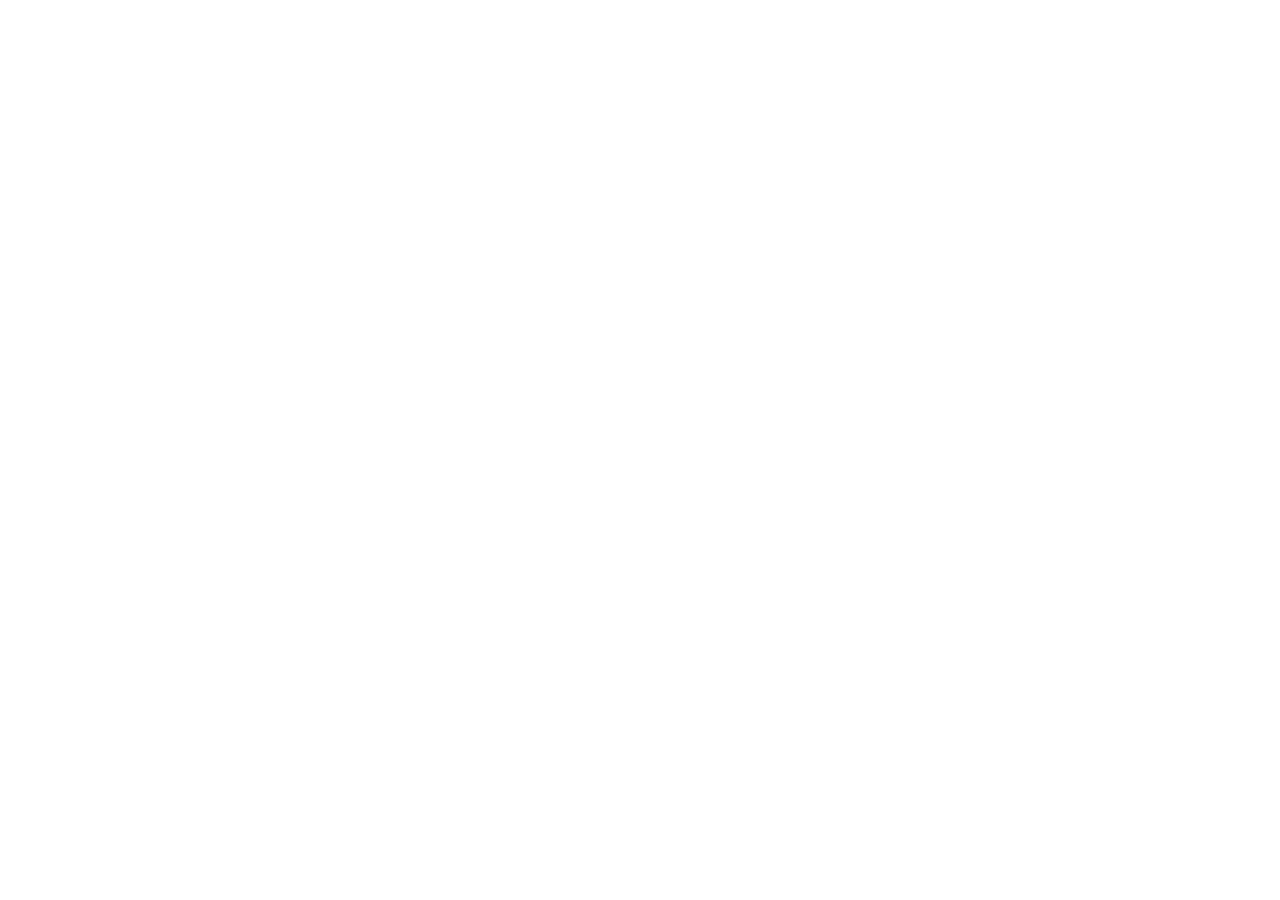
==== index.html @ 9b741df5 "creando estructura para sass y bs" ====
<!DOCTYPE html>
<html lang="en">
<head>
    <meta charset="UTF-8">
    <meta http-equiv="X-UA-Compatible" content="IE=edge">
    <meta name="viewport" content="width=device-width, initial-scale=1.0">
    <title>Home</title>
    <meta name="description" content="breve texto descriptivo sobre el sitio de la pagina">
    <meta name="keywords" content="palabras claves separadas por comas">
    <!-- link css -->
    <link rel="stylesheet" href="css/style.css">
</head>
<body>
    
</body>
</html>
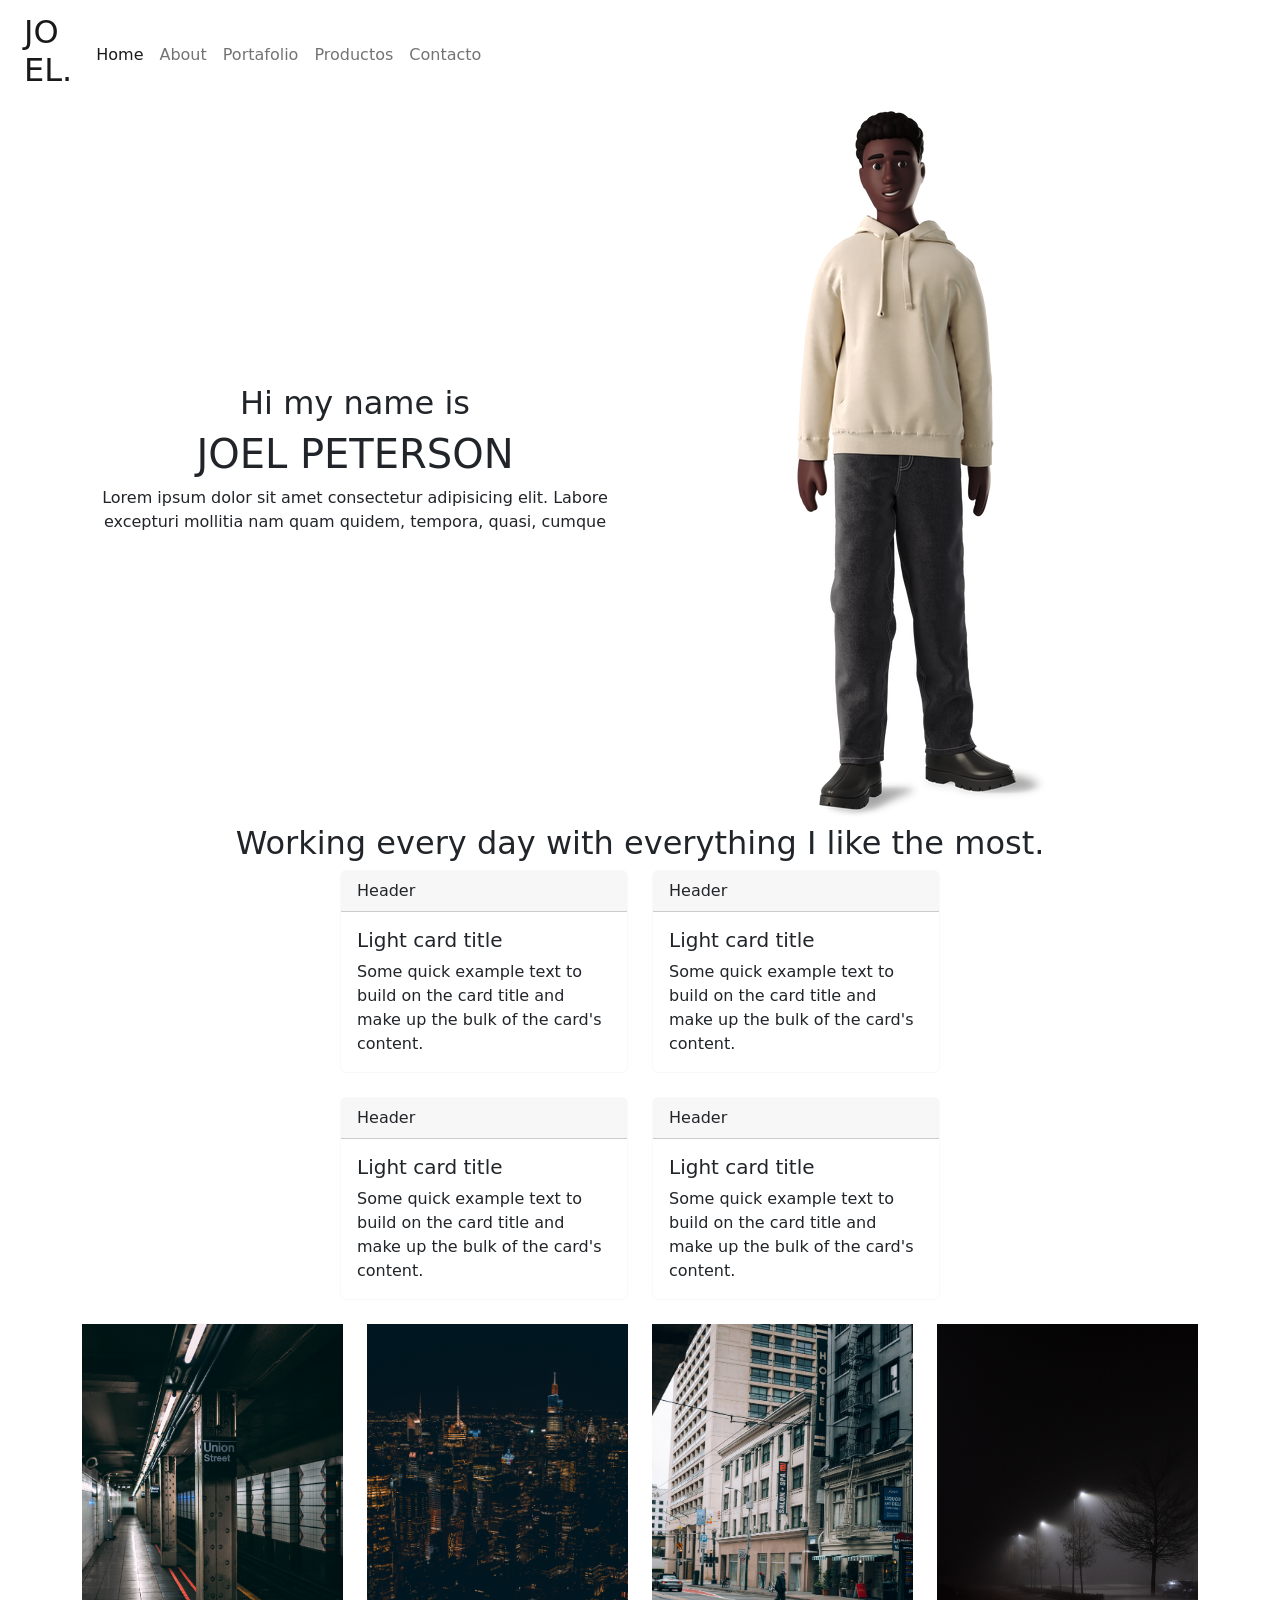
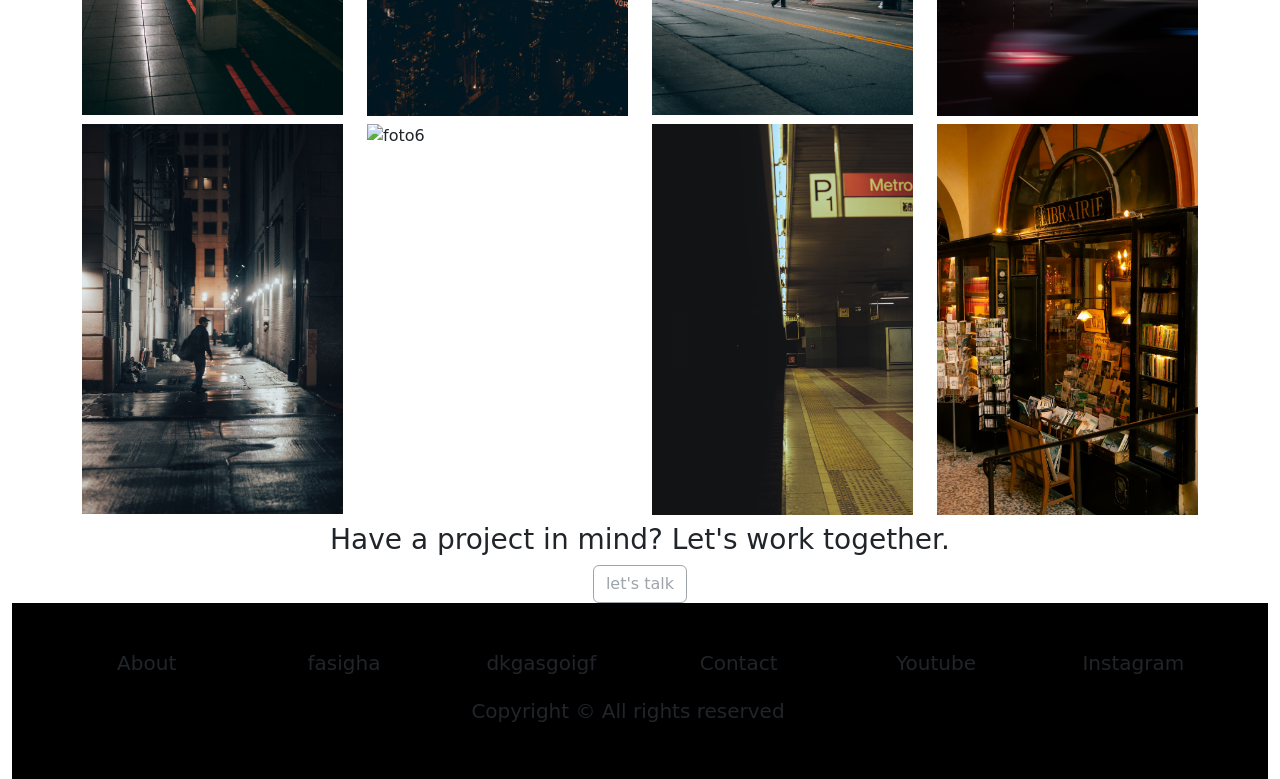
==== commit 946e682c: "Termine la pagina home" ====
--- a/index.html
+++ b/index.html
@@ -11,6 +11,157 @@
     <link rel="stylesheet" href="css/style.css">
 </head>
 <body>
-    
+    <div class="container-fluid">
+        <header class="row">
+            <div class="col-lg-12 col-12">
+                <!-- logo+nav -->
+                <nav class="navbar navbar-expand-lg bg-body-tertiary">
+                    <div class="container-fluid">
+                      <a class="navbar-brand divLogo" href="#"><h2>JO <br>EL. </h2></a>
+                      <button class="navbar-toggler" type="button" data-bs-toggle="collapse" data-bs-target="#navbarNavAltMarkup" aria-controls="navbarNavAltMarkup" aria-expanded="false" aria-label="Toggle navigation">
+                        <span class="navbar-toggler-icon"></span>
+                      </button>
+                      <div class="collapse navbar-collapse" id="navbarNavAltMarkup">
+                        <div class="navbar-nav">
+                          <a class="nav-link active" aria-current="page" href="#">Home</a>
+                          <a class="nav-link" href="pages/nosotros.html">About</a>
+                          <a class="nav-link" href="pages/portafolio.html">Portafolio</a>
+                          <a class="nav-link" href="pages/productos.html">Productos</a>
+                          <a class="nav-link" href="pages/contacto.html">Contacto</a>
+                        </div>
+                      </div>
+                    </div>
+                  </nav>
+            </div>
+        </header>
+        <main>
+            <div class="container">
+                <div class="row">
+                    <div class="col-12 col-xl-6 d-flex flex-column text-center justify-content-center">
+                        <h2 class="">Hi my name is</h2>  
+                        <h1>JOEL PETERSON</h1>
+                        <p class="">Lorem ipsum dolor sit amet consectetur adipisicing elit. Labore excepturi 
+                            mollitia nam quam quidem, tempora, quasi, cumque </p>
+                    </div>
+                    <div class="col-12 col-xl-6 d-flex justify-content-center">
+                        <img src="FotosProyecto/business-3d-black-man-in-hoodie-standing.png" alt="foto principal">
+                    </div>
+                </div>
+                <div class="row">
+                    <div class="col-12 col-xl-12 text-center">
+                        <h2>Working every day with everything I like the most.</h2>
+                    </div>
+                </div>
+                <div class="row">
+                    <div class="col-6 col-xl-6 d-flex justify-content-end pb-2">
+                        <div class="card border-light mb-3" style="max-width: 18rem;">
+                            <div class="card-header">Header</div>
+                            <div class="card-body">
+                              <h5 class="card-title">Light card title</h5>
+                              <p class="card-text">Some quick example text to build on the card title and make up the bulk of the card's content.</p>
+                            </div>
+                        </div>
+                    </div>
+                    <div class="col-6 col-xl-6 pb-2">
+                        <div class="card border-light mb-3" style="max-width: 18rem;">
+                            <div class="card-header">Header</div>
+                            <div class="card-body">
+                                <h5 class="card-title">Light card title</h5>
+                                <p class="card-text">Some quick example text to build on the card title and make up the bulk of the card's content.</p>
+                            </div>
+                        </div>
+                    </div>
+                </div>
+                <div class="row">
+                    <div class="col-6 col-xl-6 d-flex justify-content-end pb-2">
+                        <div class="card border-light mb-3" style="max-width: 18rem;">
+                            <div class="card-header">Header</div>
+                            <div class="card-body">
+                                <h5 class="card-title">Light card title</h5>
+                                <p class="card-text">Some quick example text to build on the card title and make up the bulk of the card's content.</p>
+                            </div>
+                        </div>
+                    </div>
+                    <div class="col-6 col-xl-6 pb-2">
+                        <div class="card border-light mb-3" style="max-width: 18rem;">
+                            <div class="card-header">Header</div>
+                            <div class="card-body">
+                                <h5 class="card-title">Light card title</h5>
+                                <p class="card-text">Some quick example text to build on the card title and make up the bulk of the card's content.</p>
+                            </div>
+                        </div>
+                    </div>
+                </div>
+                <div class="row">
+                    <div class="col-12 col-xl-3 pb-2">
+                        <img class="img-fluid" src="FotosProyecto/piotr-osmenda-iwlOvfHV2RA-unsplash.jpg" alt="foto1">
+                    </div>
+                    <div class="col-12 col-xl-3 pb-2">
+                        <img class="img-fluid" src="FotosProyecto/darshan-patel-L1rVLWhdbAU-unsplash.jpg" alt="foto2">
+                    </div>
+                    <div class="col-12 col-xl-3 pb-2">
+                        <img class="img-fluid" src="FotosProyecto/SanFranciscoStreetHotel.jpg" alt="foto3">
+                    </div>
+                    <div class="col-12 col-xl-3 pb-2">
+                        <img class="img-fluid" src="FotosProyecto/robin-stief-eKqLGtQZZqI-unsplash.jpg" alt="foto4">
+                    </div>
+                </div>
+                <div class="row">
+                    <div class="col-12 col-xl-3 pb-2">
+                        <img class="img-fluid" src="FotosProyecto/josh-hild-WX5bgpOevrQ-unsplash.jpg" alt="foto5">
+                    </div>
+                    <div class="col-12 col-xl-3 pb-2">
+                        <img class="img-fluid" src="FotosProyecto/lerone-pieters-3lKLffVFUoc-unsplash.jpg" alt="foto6">
+                    </div>
+                    <div class="col-12 col-xl-3 pb-2">
+                        <img class="img-fluid" src="FotosProyecto/batuhan-dogan-gRnZaO2hzy0-unsplash.jpg" alt="foto7">
+                    </div>
+                    <div class="col-12 col-xl-3 pb-2">
+                        <img class="img-fluid" src="FotosProyecto/pexels-céline-14771169.jpg" alt="foto8">
+                    </div>
+                </div>
+                <div class="row">
+                    <div class="col-12 col-xl-12 text-center">
+                        <h3>Have a project in mind? Let's work together.</h3>
+                    </div>
+                </div>
+                <div class="row">
+                    <div class="col-12 col-xl-12 text-center">
+                        <button type="button" class="btn btn-outline-secondary" disabled>let's talk</button>
+                    </div>
+                </div>
+            </div>
+        </main>
+        <footer class="container-fluid bg-black p-5">
+            <div class="row text-center">
+                <div class="col-2 div-xl-2">
+                    <a class="text-decoration-none text-reset" href="#"><h3 class="fs-5">About</h3></a>
+                </div>
+                <div class="col-2 div-xl-2">
+                    <a class="text-decoration-none text-reset" href="#"><h3 class="fs-5">fasigha</h3></a>
+                </div>
+                <div class="col-2 div-xl-2">
+                    <a class="text-decoration-none text-reset" href="#"><h3 class="fs-5">dkgasgoigf</h3></a>
+                </div>
+                <div class="col-2 div-xl-2">
+                    <a class="text-decoration-none text-reset" href="#"><h3 class="fs-5">Contact</h3></a>
+                </div>
+                <div class="col-2 div-xl-2">
+                    <a class="text-decoration-none text-reset" href="#"><h3 class="fs-5">Youtube</h3></a>
+                </div>
+                <div class="col-2 div-xl-2">
+                    <a class="text-decoration-none text-reset" href="#"><h3 class="fs-5">Instagram</h3></a>
+                </div>
+                <div class="row">
+                    <div class="col-12 col-xl-12">
+                        <h4 class="text-center pt-3 fs-5">Copyright © All rights reserved<h4>
+                    </div>
+                </div>
+            </div>
+        </footer>
+    </div>
+
+    <!-- script bootstrap -->
+    <script src="https://cdn.jsdelivr.net/npm/bootstrap@5.3.0-alpha3/dist/js/bootstrap.bundle.min.js" integrity="sha384-ENjdO4Dr2bkBIFxQpeoTz1HIcje39Wm4jDKdf19U8gI4ddQ3GYNS7NTKfAdVQSZe" crossorigin="anonymous"></script>
 </body>
 </html>
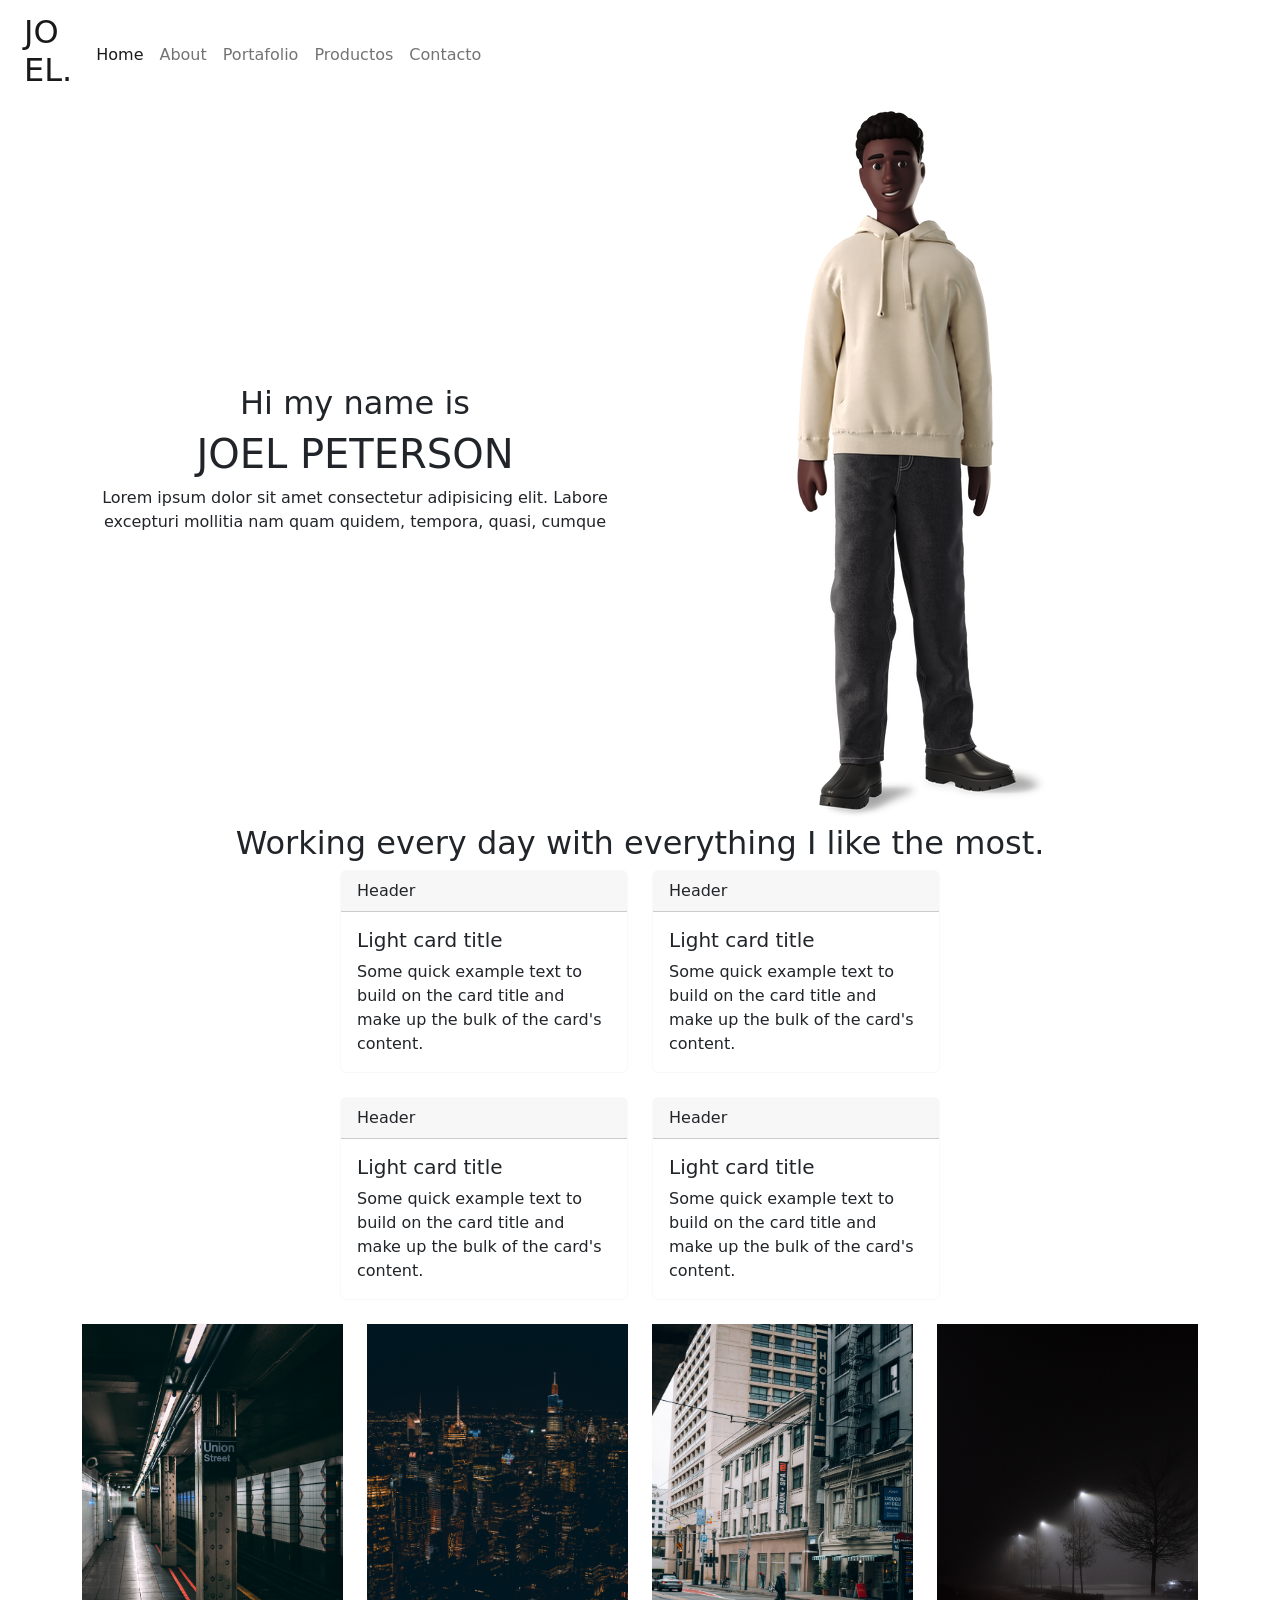
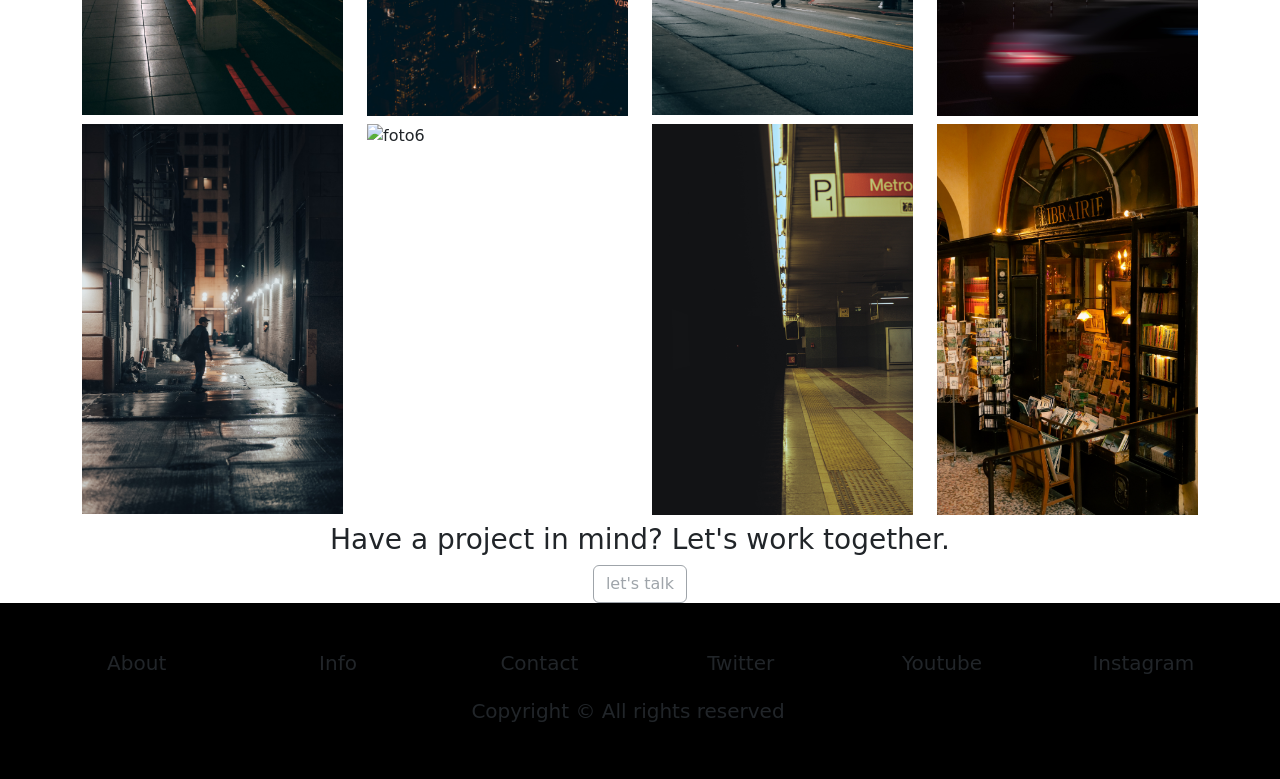
==== commit 6d64f74a: "Ultimando detalles" ====
--- a/index.html
+++ b/index.html
@@ -7,6 +7,8 @@
     <title>Home</title>
     <meta name="description" content="breve texto descriptivo sobre el sitio de la pagina">
     <meta name="keywords" content="palabras claves separadas por comas">
+    <!-- link animaciones -->
+    <link href="https://unpkg.com/aos@2.3.1/dist/aos.css" rel="stylesheet">
     <!-- link css -->
     <link rel="stylesheet" href="css/style.css">
 </head>
@@ -34,134 +36,137 @@
                   </nav>
             </div>
         </header>
-        <main>
-            <div class="container">
-                <div class="row">
-                    <div class="col-12 col-xl-6 d-flex flex-column text-center justify-content-center">
-                        <h2 class="">Hi my name is</h2>  
-                        <h1>JOEL PETERSON</h1>
-                        <p class="">Lorem ipsum dolor sit amet consectetur adipisicing elit. Labore excepturi 
-                            mollitia nam quam quidem, tempora, quasi, cumque </p>
-                    </div>
-                    <div class="col-12 col-xl-6 d-flex justify-content-center">
-                        <img src="FotosProyecto/business-3d-black-man-in-hoodie-standing.png" alt="foto principal">
-                    </div>
+    </div>
+    <main>
+        <div class="container">
+            <div class="row">
+                <div class="col-12 col-xl-6 d-flex flex-column text-center justify-content-center">
+                    <h2 class="">Hi my name is</h2>  
+                    <h1>JOEL PETERSON</h1>
+                    <p class="">Lorem ipsum dolor sit amet consectetur adipisicing elit. Labore excepturi 
+                        mollitia nam quam quidem, tempora, quasi, cumque </p>
                 </div>
-                <div class="row">
-                    <div class="col-12 col-xl-12 text-center">
-                        <h2>Working every day with everything I like the most.</h2>
-                    </div>
+                <div class="col-12 col-xl-6 d-flex justify-content-center">
+                    <img src="FotosProyecto/business-3d-black-man-in-hoodie-standing.png" alt="foto principal">
                 </div>
-                <div class="row">
-                    <div class="col-6 col-xl-6 d-flex justify-content-end pb-2">
-                        <div class="card border-light mb-3" style="max-width: 18rem;">
-                            <div class="card-header">Header</div>
-                            <div class="card-body">
-                              <h5 class="card-title">Light card title</h5>
-                              <p class="card-text">Some quick example text to build on the card title and make up the bulk of the card's content.</p>
-                            </div>
-                        </div>
-                    </div>
-                    <div class="col-6 col-xl-6 pb-2">
-                        <div class="card border-light mb-3" style="max-width: 18rem;">
-                            <div class="card-header">Header</div>
-                            <div class="card-body">
-                                <h5 class="card-title">Light card title</h5>
-                                <p class="card-text">Some quick example text to build on the card title and make up the bulk of the card's content.</p>
-                            </div>
+            </div>
+            <div class="row">
+                <div class="col-12 col-xl-12 text-center">
+                    <h2>Working every day with everything I like the most.</h2>
+                </div>
+            </div>
+            <div class="row">
+                <div class="col-6 col-xl-6 d-flex justify-content-end pb-2">
+                    <div class="card border-light mb-3" style="max-width: 18rem;">
+                        <div class="card-header">Header</div>
+                        <div class="card-body">
+                            <h5 class="card-title">Light card title</h5>
+                            <p class="card-text">Some quick example text to build on the card title and make up the bulk of the card's content.</p>
                         </div>
                     </div>
                 </div>
-                <div class="row">
-                    <div class="col-6 col-xl-6 d-flex justify-content-end pb-2">
-                        <div class="card border-light mb-3" style="max-width: 18rem;">
-                            <div class="card-header">Header</div>
-                            <div class="card-body">
-                                <h5 class="card-title">Light card title</h5>
-                                <p class="card-text">Some quick example text to build on the card title and make up the bulk of the card's content.</p>
-                            </div>
-                        </div>
-                    </div>
-                    <div class="col-6 col-xl-6 pb-2">
-                        <div class="card border-light mb-3" style="max-width: 18rem;">
-                            <div class="card-header">Header</div>
-                            <div class="card-body">
-                                <h5 class="card-title">Light card title</h5>
-                                <p class="card-text">Some quick example text to build on the card title and make up the bulk of the card's content.</p>
-                            </div>
+                <div class="col-6 col-xl-6 pb-2">
+                    <div class="card border-light mb-3" style="max-width: 18rem;">
+                        <div class="card-header">Header</div>
+                        <div class="card-body">
+                            <h5 class="card-title">Light card title</h5>
+                            <p class="card-text">Some quick example text to build on the card title and make up the bulk of the card's content.</p>
                         </div>
                     </div>
                 </div>
-                <div class="row">
-                    <div class="col-12 col-xl-3 pb-2">
-                        <img class="img-fluid" src="FotosProyecto/piotr-osmenda-iwlOvfHV2RA-unsplash.jpg" alt="foto1">
-                    </div>
-                    <div class="col-12 col-xl-3 pb-2">
-                        <img class="img-fluid" src="FotosProyecto/darshan-patel-L1rVLWhdbAU-unsplash.jpg" alt="foto2">
-                    </div>
-                    <div class="col-12 col-xl-3 pb-2">
-                        <img class="img-fluid" src="FotosProyecto/SanFranciscoStreetHotel.jpg" alt="foto3">
-                    </div>
-                    <div class="col-12 col-xl-3 pb-2">
-                        <img class="img-fluid" src="FotosProyecto/robin-stief-eKqLGtQZZqI-unsplash.jpg" alt="foto4">
+            </div>
+            <div class="row">
+                <div class="col-6 col-xl-6 d-flex justify-content-end pb-2">
+                    <div class="card border-light mb-3" style="max-width: 18rem;">
+                        <div class="card-header">Header</div>
+                        <div class="card-body">
+                            <h5 class="card-title">Light card title</h5>
+                            <p class="card-text">Some quick example text to build on the card title and make up the bulk of the card's content.</p>
+                        </div>
                     </div>
                 </div>
-                <div class="row">
-                    <div class="col-12 col-xl-3 pb-2">
-                        <img class="img-fluid" src="FotosProyecto/josh-hild-WX5bgpOevrQ-unsplash.jpg" alt="foto5">
-                    </div>
-                    <div class="col-12 col-xl-3 pb-2">
-                        <img class="img-fluid" src="FotosProyecto/lerone-pieters-3lKLffVFUoc-unsplash.jpg" alt="foto6">
-                    </div>
-                    <div class="col-12 col-xl-3 pb-2">
-                        <img class="img-fluid" src="FotosProyecto/batuhan-dogan-gRnZaO2hzy0-unsplash.jpg" alt="foto7">
-                    </div>
-                    <div class="col-12 col-xl-3 pb-2">
-                        <img class="img-fluid" src="FotosProyecto/pexels-céline-14771169.jpg" alt="foto8">
-                    </div>
-                </div>
-                <div class="row">
-                    <div class="col-12 col-xl-12 text-center">
-                        <h3>Have a project in mind? Let's work together.</h3>
-                    </div>
-                </div>
-                <div class="row">
-                    <div class="col-12 col-xl-12 text-center">
-                        <button type="button" class="btn btn-outline-secondary" disabled>let's talk</button>
+                <div class="col-6 col-xl-6 pb-2">
+                    <div class="card border-light mb-3" style="max-width: 18rem;">
+                        <div class="card-header">Header</div>
+                        <div class="card-body">
+                            <h5 class="card-title">Light card title</h5>
+                            <p class="card-text">Some quick example text to build on the card title and make up the bulk of the card's content.</p>
+                        </div>
                     </div>
                 </div>
             </div>
-        </main>
-        <footer class="container-fluid bg-black p-5">
-            <div class="row text-center">
-                <div class="col-2 div-xl-2">
-                    <a class="text-decoration-none text-reset" href="#"><h3 class="fs-5">About</h3></a>
+            <div class="row">
+                <div class="col-12 col-xl-3 pb-2">
+                    <img class="img-fluid" src="FotosProyecto/piotr-osmenda-iwlOvfHV2RA-unsplash.jpg" alt="foto1">
                 </div>
-                <div class="col-2 div-xl-2">
-                    <a class="text-decoration-none text-reset" href="#"><h3 class="fs-5">fasigha</h3></a>
+                <div class="col-12 col-xl-3 pb-2">
+                    <img class="img-fluid" src="FotosProyecto/darshan-patel-L1rVLWhdbAU-unsplash.jpg" alt="foto2">
                 </div>
-                <div class="col-2 div-xl-2">
-                    <a class="text-decoration-none text-reset" href="#"><h3 class="fs-5">dkgasgoigf</h3></a>
+                <div class="col-12 col-xl-3 pb-2">
+                    <img class="img-fluid" src="FotosProyecto/SanFranciscoStreetHotel.jpg" alt="foto3">
                 </div>
-                <div class="col-2 div-xl-2">
-                    <a class="text-decoration-none text-reset" href="#"><h3 class="fs-5">Contact</h3></a>
-                </div>
-                <div class="col-2 div-xl-2">
-                    <a class="text-decoration-none text-reset" href="#"><h3 class="fs-5">Youtube</h3></a>
-                </div>
-                <div class="col-2 div-xl-2">
-                    <a class="text-decoration-none text-reset" href="#"><h3 class="fs-5">Instagram</h3></a>
-                </div>
-                <div class="row">
-                    <div class="col-12 col-xl-12">
-                        <h4 class="text-center pt-3 fs-5">Copyright © All rights reserved<h4>
-                    </div>
+                <div class="col-12 col-xl-3 pb-2">
+                    <img class="img-fluid" src="FotosProyecto/robin-stief-eKqLGtQZZqI-unsplash.jpg" alt="foto4">
                 </div>
             </div>
-        </footer>
-    </div>
+            <div class="row">
+                <div class="col-12 col-xl-3 pb-2">
+                    <img class="img-fluid" src="FotosProyecto/josh-hild-WX5bgpOevrQ-unsplash.jpg" alt="foto5">
+                </div>
+                <div class="col-12 col-xl-3 pb-2">
+                    <img class="img-fluid" src="FotosProyecto/lerone-pieters-3lKLffVFUoc-unsplash.jpg" alt="foto6">
+                </div>
+                <div class="col-12 col-xl-3 pb-2">
+                    <img class="img-fluid" src="FotosProyecto/batuhan-dogan-gRnZaO2hzy0-unsplash.jpg" alt="foto7">
+                </div>
+                <div class="col-12 col-xl-3 pb-2">
+                    <img class="img-fluid" src="FotosProyecto/pexels-céline-14771169.jpg" alt="foto8">
+                </div>
+            </div>
+            <div class="row">
+                <div class="col-12 col-xl-12 text-center">
+                    <h3>Have a project in mind? Let's work together.</h3>
+                </div>
+            </div>
+            <div class="row">
+                <div class="col-12 col-xl-12 text-center">
+                    <button type="button" class="btn btn-outline-secondary" disabled>let's talk</button>
+                </div>
+            </div>
+        </div>
+    </main>
+    <footer class="container-fluid bg-black p-5">
+        <div class="row text-center">
+            <div class="col-2 div-xl-2">
+                <a class="text-decoration-none text-reset" href="#"><h3 class="fs-5">About</h3></a>
+            </div>
+            <div class="col-2 div-xl-2">
+                <a class="text-decoration-none text-reset" href="#"><h3 class="fs-5">Info</h3></a>
+            </div>
+            <div class="col-2 div-xl-2">
+                <a class="text-decoration-none text-reset" href="#"><h3 class="fs-5">Contact</h3></a>
+            </div>
+            <div class="col-2 div-xl-2">
+                <a class="text-decoration-none text-reset" href="#"><h3 class="fs-5">Twitter</h3></a>
+            </div>
+            <div class="col-2 div-xl-2">
+                <a class="text-decoration-none text-reset" href="#"><h3 class="fs-5">Youtube</h3></a>
+            </div>
+            <div class="col-2 div-xl-2">
+                <a class="text-decoration-none text-reset" href="#"><h3 class="fs-5">Instagram</h3></a>
+            </div>
+            <div class="row">
+                <div class="col-12 col-xl-12">
+                    <h4 class="text-center pt-3 fs-5">Copyright © All rights reserved<h4>
+                </div>
+            </div>
+        </div>
+    </footer>
+   
 
     <!-- script bootstrap -->
     <script src="https://cdn.jsdelivr.net/npm/bootstrap@5.3.0-alpha3/dist/js/bootstrap.bundle.min.js" integrity="sha384-ENjdO4Dr2bkBIFxQpeoTz1HIcje39Wm4jDKdf19U8gI4ddQ3GYNS7NTKfAdVQSZe" crossorigin="anonymous"></script>
+    <!-- script animaciones -->
+    <script src="https://unpkg.com/aos@2.3.1/dist/aos.js"></script>
 </body>
 </html>
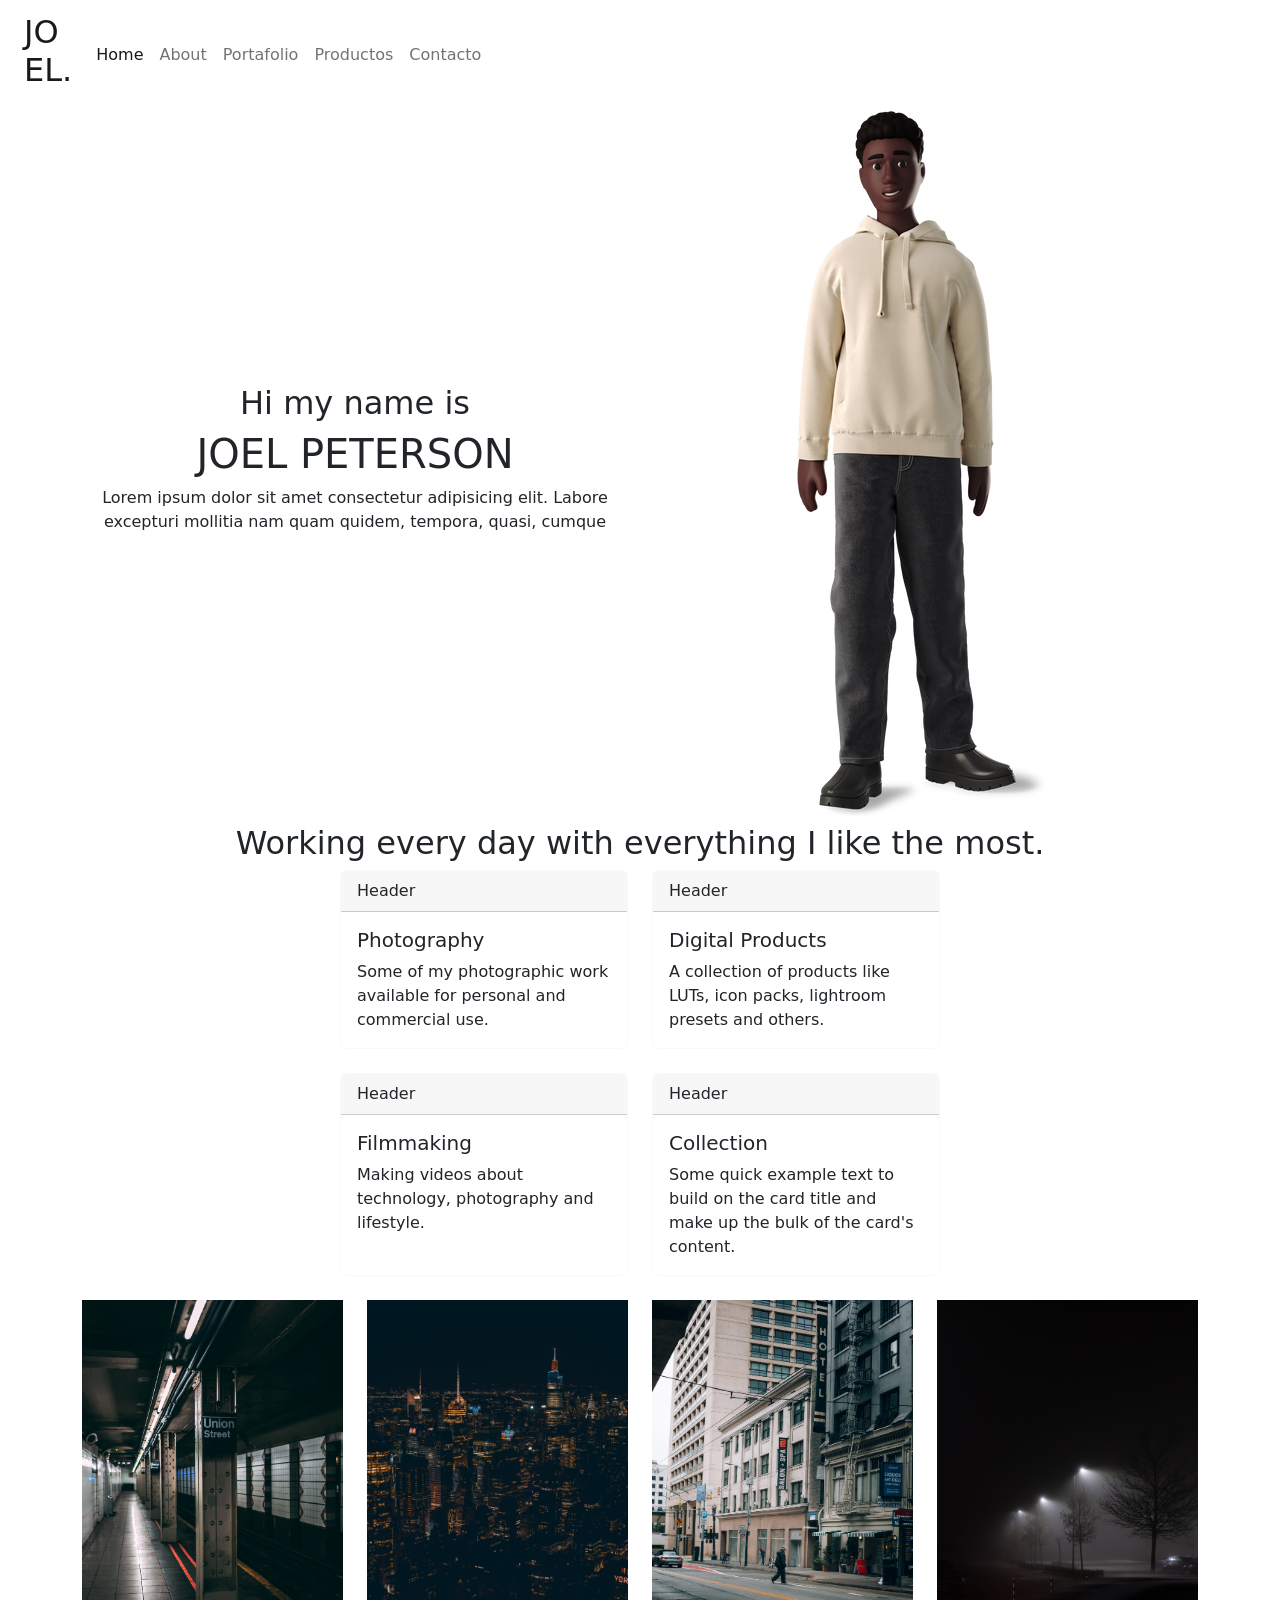
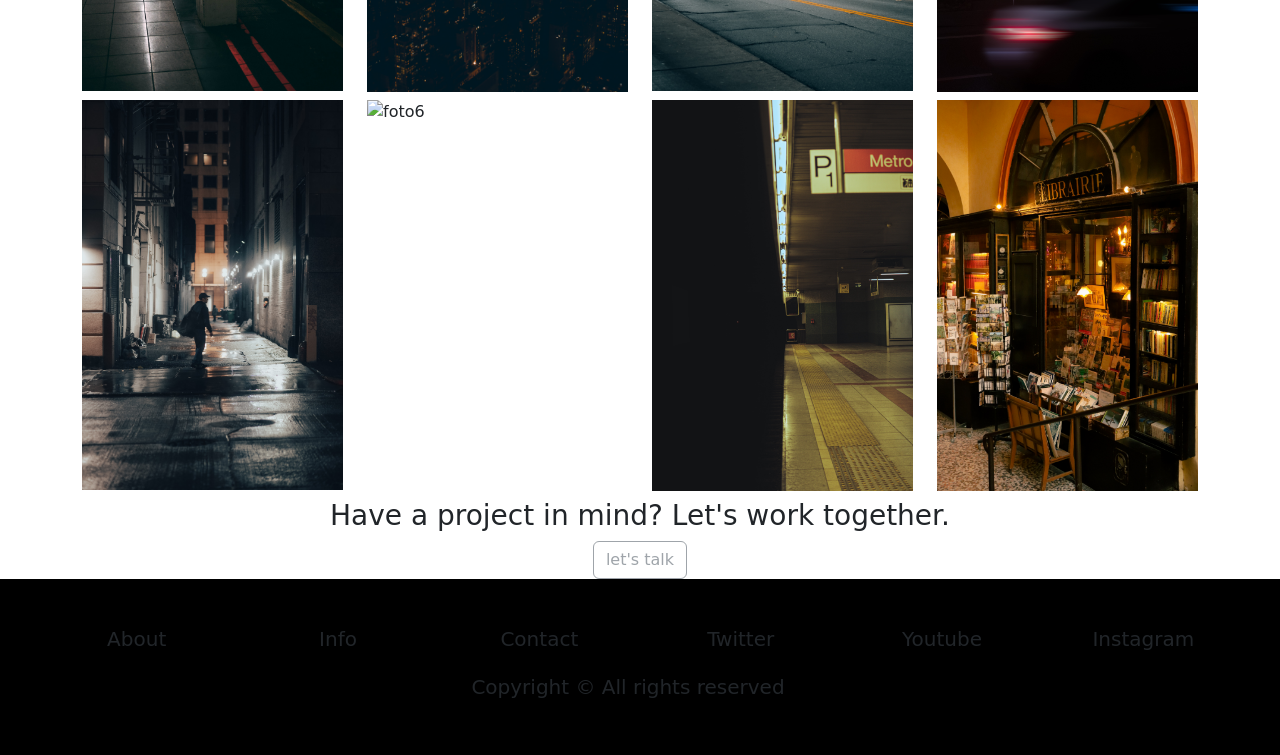
==== commit 130366fd: "Proyecto listo" ====
--- a/index.html
+++ b/index.html
@@ -5,8 +5,8 @@
     <meta http-equiv="X-UA-Compatible" content="IE=edge">
     <meta name="viewport" content="width=device-width, initial-scale=1.0">
     <title>Home</title>
-    <meta name="description" content="breve texto descriptivo sobre el sitio de la pagina">
-    <meta name="keywords" content="palabras claves separadas por comas">
+    <meta name="description" content="espacio donde se comparte y disfruta de una variedad de creaciones, desde videos hasta diseños gráficos. También puede servir como plataforma para la promoción y la interacción con la comunidad de seguidores.">
+    <meta name="keywords" content="Youtube, Instagram, facebook, creator, content">
     <!-- link animaciones -->
     <link href="https://unpkg.com/aos@2.3.1/dist/aos.css" rel="stylesheet">
     <!-- link css -->
@@ -40,14 +40,14 @@
     <main>
         <div class="container">
             <div class="row">
-                <div class="col-12 col-xl-6 d-flex flex-column text-center justify-content-center">
+                <div data-aos="fade-right" class="col-12 col-xl-6 d-flex flex-column text-center justify-content-center">
                     <h2 class="">Hi my name is</h2>  
                     <h1>JOEL PETERSON</h1>
                     <p class="">Lorem ipsum dolor sit amet consectetur adipisicing elit. Labore excepturi 
                         mollitia nam quam quidem, tempora, quasi, cumque </p>
                 </div>
                 <div class="col-12 col-xl-6 d-flex justify-content-center">
-                    <img src="FotosProyecto/business-3d-black-man-in-hoodie-standing.png" alt="foto principal">
+                    <img data-aos="fade-left" src="FotosProyecto/business-3d-black-man-in-hoodie-standing.png" alt="foto principal">
                 </div>
             </div>
             <div class="row">
@@ -60,8 +60,8 @@
                     <div class="card border-light mb-3" style="max-width: 18rem;">
                         <div class="card-header">Header</div>
                         <div class="card-body">
-                            <h5 class="card-title">Light card title</h5>
-                            <p class="card-text">Some quick example text to build on the card title and make up the bulk of the card's content.</p>
+                            <h5 class="card-title">Photography</h5>
+                            <p class="card-text">Some of my photographic work available for personal and commercial use.</p>
                         </div>
                     </div>
                 </div>
@@ -69,8 +69,8 @@
                     <div class="card border-light mb-3" style="max-width: 18rem;">
                         <div class="card-header">Header</div>
                         <div class="card-body">
-                            <h5 class="card-title">Light card title</h5>
-                            <p class="card-text">Some quick example text to build on the card title and make up the bulk of the card's content.</p>
+                            <h5 class="card-title">Digital Products</h5>
+                            <p class="card-text">A collection of products like LUTs, icon packs, lightroom presets and others.</p>
                         </div>
                     </div>
                 </div>
@@ -80,8 +80,8 @@
                     <div class="card border-light mb-3" style="max-width: 18rem;">
                         <div class="card-header">Header</div>
                         <div class="card-body">
-                            <h5 class="card-title">Light card title</h5>
-                            <p class="card-text">Some quick example text to build on the card title and make up the bulk of the card's content.</p>
+                            <h5 class="card-title">Filmmaking</h5>
+                            <p class="card-text">Making videos about technology, photography and lifestyle.</p>
                         </div>
                     </div>
                 </div>
@@ -89,7 +89,7 @@
                     <div class="card border-light mb-3" style="max-width: 18rem;">
                         <div class="card-header">Header</div>
                         <div class="card-body">
-                            <h5 class="card-title">Light card title</h5>
+                            <h5 class="card-title">Collection</h5>
                             <p class="card-text">Some quick example text to build on the card title and make up the bulk of the card's content.</p>
                         </div>
                     </div>
@@ -168,5 +168,8 @@
     <script src="https://cdn.jsdelivr.net/npm/bootstrap@5.3.0-alpha3/dist/js/bootstrap.bundle.min.js" integrity="sha384-ENjdO4Dr2bkBIFxQpeoTz1HIcje39Wm4jDKdf19U8gI4ddQ3GYNS7NTKfAdVQSZe" crossorigin="anonymous"></script>
     <!-- script animaciones -->
     <script src="https://unpkg.com/aos@2.3.1/dist/aos.js"></script>
+    <script>
+        AOS.init();
+     </script>
 </body>
 </html>
